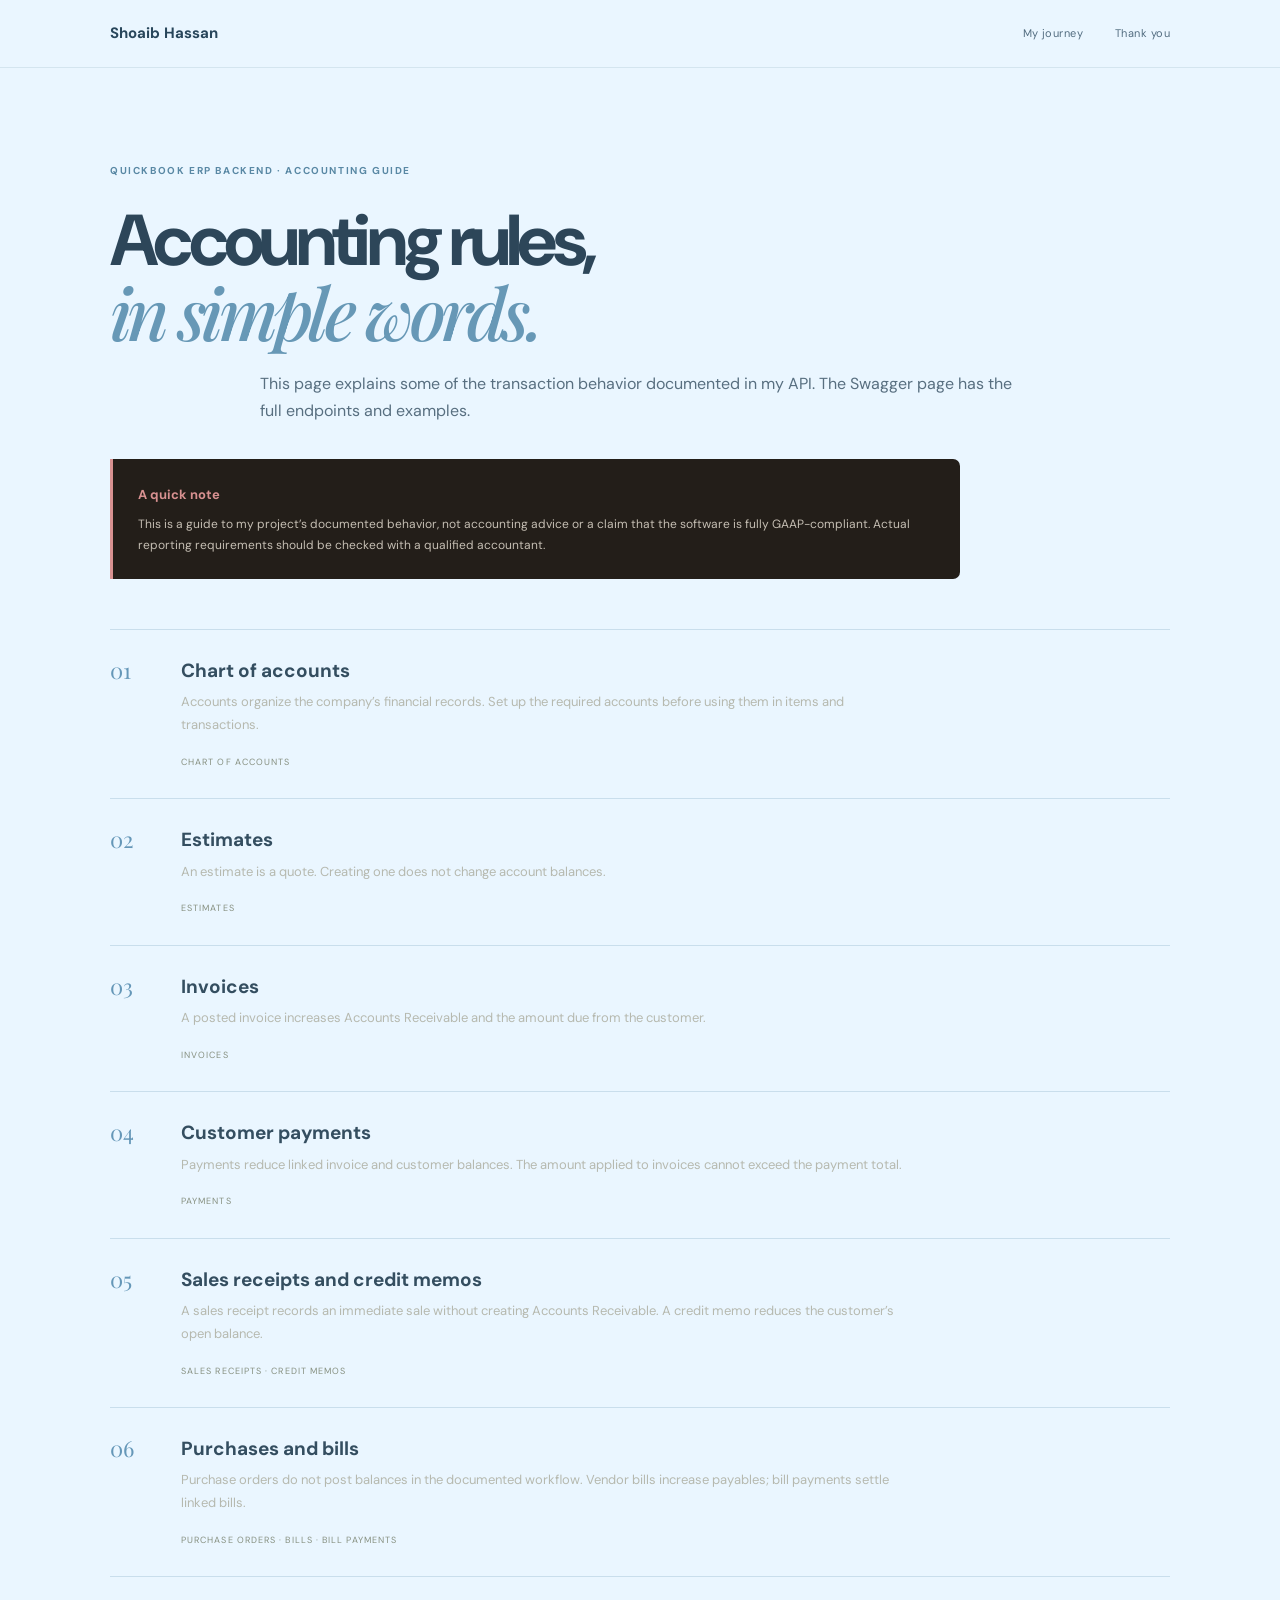
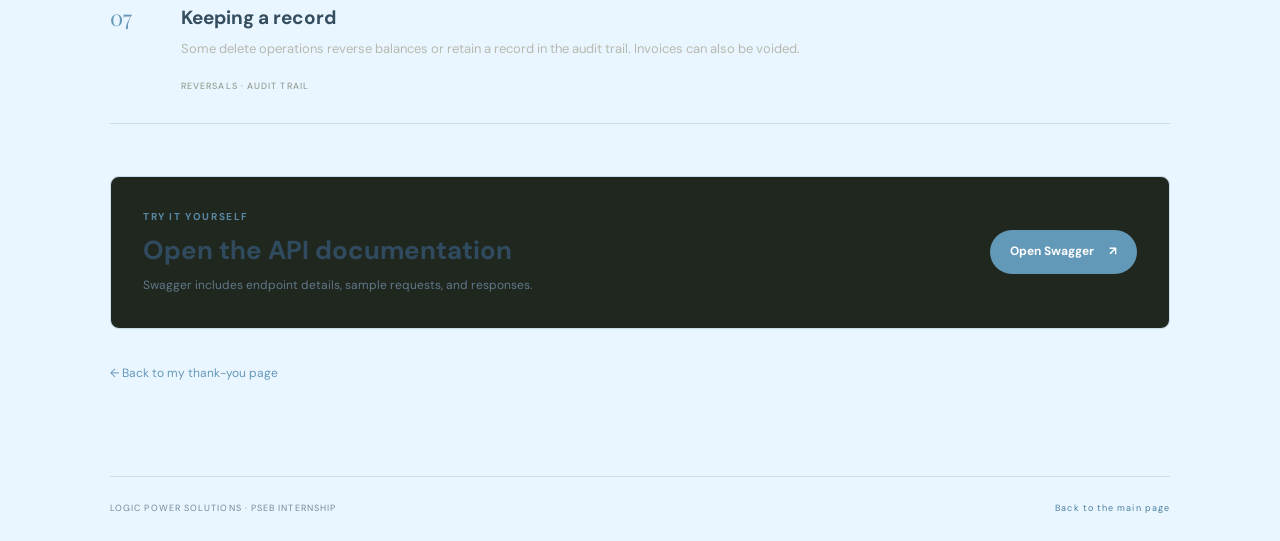
==== gaap-guide.html @ 776f9b23 "first commit" ====
<!doctype html>
<html lang="en">
<head>
  <meta charset="utf-8"><meta name="viewport" content="width=device-width, initial-scale=1"><meta name="theme-color" content="#eaf6ff">
  <meta name="description" content="A plain-language guide to the accounting behavior documented in Shoaib Hassan's QuickBook ERP API.">
  <title>Accounting Guide — QuickBook ERP API</title>
  <link rel="preconnect" href="https://fonts.googleapis.com"><link rel="preconnect" href="https://fonts.gstatic.com" crossorigin>
  <link href="https://fonts.googleapis.com/css2?family=DM+Sans:wght@400;500;600;700&family=Playfair+Display:ital,wght@0,500;0,600;1,500&display=swap" rel="stylesheet">
  <link rel="stylesheet" href="style.css"><link rel="stylesheet" href="light.css"><link rel="stylesheet" href="guide.css"><script src="script.js" defer></script>
</head>
<body><header class="topbar"><a class="wordmark" href="index.html">Shoaib Hassan</a><nav aria-label="Main navigation"><a href="index.html#journey">My journey</a><a href="index.html#thanks">Thank you</a></nav></header>
<main class="guide wrap"><p class="eyebrow">QUICKBOOK ERP BACKEND · ACCOUNTING GUIDE</p><h1>Accounting rules,<br><em>in simple words.</em></h1><p class="intro">This page explains some of the transaction behavior documented in my API. The Swagger page has the full endpoints and examples.</p>
<div class="guide-warning"><b>A quick note</b><p>This is a guide to my project’s documented behavior, not accounting advice or a claim that the software is fully GAAP-compliant. Actual reporting requirements should be checked with a qualified accountant.</p></div>
<section class="rule-list"><article class="rule reveal"><span>01</span><div><h2>Chart of accounts</h2><p>Accounts organize the company’s financial records. Set up the required accounts before using them in items and transactions.</p><small>CHART OF ACCOUNTS</small></div></article><article class="rule reveal"><span>02</span><div><h2>Estimates</h2><p>An estimate is a quote. Creating one does not change account balances.</p><small>ESTIMATES</small></div></article><article class="rule reveal"><span>03</span><div><h2>Invoices</h2><p>A posted invoice increases Accounts Receivable and the amount due from the customer.</p><small>INVOICES</small></div></article><article class="rule reveal"><span>04</span><div><h2>Customer payments</h2><p>Payments reduce linked invoice and customer balances. The amount applied to invoices cannot exceed the payment total.</p><small>PAYMENTS</small></div></article><article class="rule reveal"><span>05</span><div><h2>Sales receipts and credit memos</h2><p>A sales receipt records an immediate sale without creating Accounts Receivable. A credit memo reduces the customer’s open balance.</p><small>SALES RECEIPTS · CREDIT MEMOS</small></div></article><article class="rule reveal"><span>06</span><div><h2>Purchases and bills</h2><p>Purchase orders do not post balances in the documented workflow. Vendor bills increase payables; bill payments settle linked bills.</p><small>PURCHASE ORDERS · BILLS · BILL PAYMENTS</small></div></article><article class="rule reveal"><span>07</span><div><h2>Keeping a record</h2><p>Some delete operations reverse balances or retain a record in the audit trail. Invoices can also be voided.</p><small>REVERSALS · AUDIT TRAIL</small></div></article></section>
<section class="guide-cta"><div><p class="eyebrow">TRY IT YOURSELF</p><h2>Open the API documentation</h2><p>Swagger includes endpoint details, sample requests, and responses.</p></div><a class="button button-primary" href="https://quick-book-erp-backend.vercel.app/docs" target="_blank" rel="noopener">Open Swagger <span>↗</span></a></section>
<a class="back-link" href="index.html">← Back to my thank-you page</a></main><footer class="footer wrap"><span>LOGIC POWER SOLUTIONS · PSEB INTERNSHIP</span><a href="index.html">Back to the main page</a></footer></body></html>
---- style.css ----
:root{--bg:#101411;--panel:#171d19;--panel2:#1e2721;--ink:#f4f0e7;--muted:#aaa99d;--line:#343d35;--lime:#c5d794;--orange:#e6a978;--blue:#a8c4d5;--serif:'Playfair Display',Georgia,serif;--sans:'DM Sans',Arial,sans-serif}*{box-sizing:border-box}html{scroll-behavior:smooth;scroll-padding-top:90px}body{margin:0;background:var(--bg);color:var(--ink);font-family:var(--sans);line-height:1.65;overflow-x:hidden}.grain{position:fixed;inset:0;pointer-events:none;z-index:10;opacity:.11;background-image:url("data:image/svg+xml,%3Csvg viewBox='0 0 180 180' xmlns='http://www.w3.org/2000/svg'%3E%3Cfilter id='n'%3E%3CfeTurbulence type='fractalNoise' baseFrequency='.9' numOctaves='3' stitchTiles='stitch'/%3E%3C/filter%3E%3Crect width='100%25' height='100%25' filter='url(%23n)' opacity='.15'/%3E%3C/svg%3E")}.wrap{width:min(1120px,calc(100% - 48px));margin-inline:auto}.announcement{height:37px;background:var(--lime);color:#172019;display:flex;align-items:center;overflow:hidden;font-size:10px;font-weight:700;letter-spacing:.11em;text-transform:uppercase}.marquee{white-space:nowrap;animation:marquee 34s linear infinite}.marquee span{display:inline-block;padding-left:100%}@keyframes marquee{to{transform:translateX(-100%)}}.topbar{height:76px;padding:0 max(24px,calc((100% - 1120px)/2));display:flex;align-items:center;justify-content:space-between;border-bottom:1px solid #ffffff12}.wordmark{text-decoration:none;color:var(--ink);font-size:14px;font-weight:700;letter-spacing:.13em}.wordmark span{color:var(--lime);padding:0 7px}.topbar nav{display:flex;gap:32px}.topbar nav a,.date-tag{font-size:11px;color:var(--muted);text-decoration:none;letter-spacing:.04em}.topbar nav a:hover,.footer a:hover{color:var(--lime)}.date-tag{font-size:9px;letter-spacing:.14em}.hero{min-height:610px;position:relative;display:grid;grid-template-columns:1.12fr .88fr;align-items:center;padding-block:68px 110px}.hero-copy{position:relative;z-index:1}.eyebrow{font-size:10px;letter-spacing:.16em;color:var(--lime);font-weight:700}.pulse{display:inline-block;background:var(--lime);width:7px;height:7px;border-radius:50%;margin:0 9px 1px 0;box-shadow:0 0 15px var(--lime)}h1,h2,h3,p{margin-top:0}h1{font-size:clamp(52px,7vw,88px);line-height:.99;letter-spacing:-.065em;margin:24px 0}.hero h1 em,.section-head h2 em,.thanks h2 em{font-family:var(--serif);font-weight:500;color:var(--lime);letter-spacing:-.045em}.intro{max-width:530px;color:#c5c7bd;font-size:17px;line-height:1.8}.intro strong{color:var(--ink)}.hero-actions{display:flex;gap:12px;flex-wrap:wrap;margin-top:30px}.button{height:49px;padding:0 19px;border-radius:5px;display:inline-flex;align-items:center;gap:20px;text-decoration:none;font-size:12px;font-weight:700;transition:.2s transform,.2s background}.button:hover{transform:translateY(-3px)}.button-primary{background:var(--lime);color:#182018}.button-ghost{border:1px solid #ffffff40;color:var(--ink)}.button-ghost:hover{background:#ffffff0e}.small-note{font-size:11px;color:var(--muted);margin-top:18px}.hero-art{height:420px;position:relative;display:grid;place-items:center}.sun{width:224px;height:224px;border-radius:50%;position:absolute;background:radial-gradient(circle at 37% 30%,#ebbf8b,#bb805b 57%,#794e42);box-shadow:0 0 100px #cb946e29;animation:float 6s ease-in-out infinite}@keyframes float{50%{transform:translateY(-11px)}}.orbit{position:absolute;border:1px solid #b6c89965;border-radius:50%;transform:rotate(-24deg)}.orbit-one{width:390px;height:180px}.orbit-two{width:340px;height:265px;transform:rotate(52deg);border-color:#d6a77545}.center-note{position:relative;text-align:center;color:#25271d;display:grid;place-items:center;line-height:1}.center-note span{font-size:22px}.center-note b{font-size:66px;letter-spacing:-.08em}.center-note small{font-size:9px;letter-spacing:.17em;line-height:1.5}.orbit-label{position:absolute;font-size:9px;letter-spacing:.14em;color:#d6d5c9}.label-top{top:40px}.label-right{right:-4px;top:52%}.label-bottom{bottom:39px}.spark{position:absolute;color:var(--lime);font-size:23px}.spark-a{top:75px;left:65px}.spark-b{right:52px;bottom:83px;color:var(--orange)}.scroll-cue{position:absolute;bottom:31px;left:0;font-size:9px;color:var(--muted);letter-spacing:.17em;display:flex;align-items:center;gap:11px}.scroll-cue span{height:28px;width:1px;background:var(--lime)}.proof{display:grid;grid-template-columns:1fr 1fr;gap:16px;padding-bottom:105px}.proof-card{min-height:296px;padding:28px 30px;background:var(--panel);border:1px solid var(--line);position:relative;overflow:hidden}.proof-accent{background:#24291e}.card-index,.memory-stamp{font-size:9px;letter-spacing:.14em;color:var(--muted)}.card-icon{font-size:25px;color:var(--lime);margin-top:20px}.proof-card h2{font-size:25px;line-height:1.16;margin:8px 0 10px;letter-spacing:-.035em}.proof-card p{max-width:450px;font-size:13px;color:#b6b9af;margin-bottom:20px}.proof-card>a{color:var(--lime);text-decoration:none;font-size:11px;font-weight:700}.proof-card>a span{padding-left:8px}.section{padding-block:90px}.section-head{max-width:640px}.section-head h2,.thanks h2{font-size:clamp(38px,5vw,57px);line-height:1.08;letter-spacing:-.05em;margin:18px 0}.section-head>p:last-child{font-size:15px;color:#b6b9af;line-height:1.85}.timeline{margin-top:44px;border-top:1px solid var(--line)}.timeline-item{display:grid;grid-template-columns:64px 1fr auto;gap:22px;align-items:start;padding:23px 0;border-bottom:1px solid var(--line)}.timeline-mark{font-family:var(--serif);font-size:20px;color:var(--lime)}.timeline-item h3{font-size:19px;margin:0 0 5px}.timeline-item p{max-width:610px;color:var(--muted);font-size:13px;margin:0}.timeline-side{font-size:9px;letter-spacing:.12em;color:#7e8878;padding-top:5px}.memories{background:#171c18;border-block:1px solid #ffffff0b}.memories-layout{display:grid;grid-template-columns:.85fr 1.15fr;gap:80px;align-items:start}.memories .section-head{position:sticky;top:90px}.memory-stack{display:grid;gap:13px}.memory{min-height:194px;padding:24px 27px;position:relative;overflow:hidden;border:1px solid #ffffff21}.memory-one{background:#263327}.memory-two{background:#272821}.memory-three{background:#2c2923}.memory h3{font-family:var(--serif);font-size:28px;font-weight:500;line-height:1.1;margin:13px 0 6px;position:relative;z-index:1}.memory p{font-size:12px;color:#c1c0b5;max-width:370px;margin:0;position:relative;z-index:1}.memory-doodle{position:absolute;right:38px;top:24px;font-size:65px;opacity:.3;color:var(--lime)}.memory-number{position:absolute;right:24px;bottom:17px;font-size:11px;color:#ffffff77}.poem-section{padding-block:100px}.poem-card{position:relative;max-width:820px;margin:auto;padding:58px 65px;border:1px solid var(--line);background:linear-gradient(135deg,#1c231c,#171b18)}blockquote{font:clamp(23px,3.2vw,38px)/1.55 var(--serif);margin:28px 0 20px;color:#f1eee4}.poem-credit{font-size:11px;color:var(--muted)}.poem-flower{position:absolute;right:46px;top:42px;font-size:27px;color:var(--lime)}.thanks{padding-top:35px;padding-bottom:120px;max-width:780px}.thanks h2{font-size:clamp(43px,6vw,68px)}.thanks-copy{font-size:15px;line-height:1.9;color:#bec1b7;max-width:700px}.signature{margin-top:34px;color:var(--muted);font-family:var(--serif);font-style:italic}.signature span{font-size:24px;color:var(--ink);display:block;font-style:normal}.final-thanks{display:flex;align-items:center;gap:17px;color:var(--lime);font-size:clamp(27px,5vw,48px);letter-spacing:.13em;font-weight:700;margin-top:65px}.final-thanks span{font-size:20px}.footer{min-height:74px;border-top:1px solid var(--line);display:flex;justify-content:space-between;align-items:center;color:#899085;font-size:9px;letter-spacing:.12em}.footer a{color:var(--lime);text-decoration:none}.reveal{opacity:0;transform:translateY(18px);transition:opacity .7s ease,transform .7s ease}.reveal.visible{opacity:1;transform:none}@media(prefers-reduced-motion:reduce){*,*::before,*::after{scroll-behavior:auto!important;animation-duration:.01ms!important;animation-iteration-count:1!important;transition-duration:.01ms!important}.reveal{opacity:1;transform:none}}@media(max-width:760px){.wrap{width:min(100% - 34px,580px)}.topbar{height:65px;padding-inline:17px}.topbar nav{gap:14px}.topbar nav a{font-size:10px}.date-tag{display:none}.hero{grid-template-columns:1fr;padding-top:66px;min-height:auto;padding-bottom:81px}.hero-art{height:320px;grid-row:1;margin-bottom:12px}.hero-copy{grid-row:2}h1{font-size:clamp(52px,13vw,78px);margin-top:16px}.intro{font-size:15px}.orbit-one{width:320px;height:150px}.orbit-two{width:280px;height:220px}.sun{width:185px;height:185px}.label-right{right:0}.proof{grid-template-columns:1fr;padding-bottom:66px}.proof-card{min-height:260px}.section{padding-block:65px}.memories-layout{grid-template-columns:1fr;gap:29px}.memories .section-head{position:static}.timeline-item{grid-template-columns:38px 1fr;gap:12px}.timeline-side{grid-column:2}.poem-card{padding:42px 25px}.poem-flower{right:22px;top:23px}.footer{gap:10px;flex-wrap:wrap;padding-block:20px}.footer span:nth-child(2){display:none}}@media(max-width:420px){.topbar nav{gap:10px}.topbar nav a{font-size:9px}.wordmark{font-size:12px}.hero-actions{display:grid}.button{justify-content:space-between}.memory{padding:20px}.memory h3{font-size:24px}.memory-doodle{right:20px}.final-thanks{letter-spacing:.07em}}
---- light.css ----
:root{--bg:#eaf6ff;--panel:#fff;--panel2:#f4faff;--ink:#253746;--muted:#607789;--line:#c9deec;--lime:#6597b8;--orange:#d89191;--blue:#a8d0e9}
html{scroll-behavior:smooth}body{background:#eaf6ff;color:#253746}.wrap{width:min(1060px,calc(100% - 44px))}.announcement{height:34px;background:#cfeaff;color:#35556b;font-size:10px;letter-spacing:.035em;font-weight:600;text-transform:none}.marquee{width:100%;overflow:hidden;white-space:nowrap}.marquee span{display:inline-block;padding-left:100%;animation:marquee 68s linear infinite}.announcement:hover .marquee span{animation-play-state:paused}@keyframes marquee{to{transform:translateX(-100%)}}.topbar{height:68px;padding:0 max(22px,calc((100% - 1060px)/2));border-color:#d4e5ef}.wordmark{color:#28465b;font-size:15px;letter-spacing:0}.topbar nav a,.date-tag{color:#536d80}.topbar nav a:hover,.footer a:hover{color:#327ba5}.hero{min-height:520px;grid-template-columns:1fr;padding:67px 110px 83px;text-align:center}.hero-copy{max-width:720px;margin:auto}.hero .eyebrow,.profile-section .eyebrow{color:#5887a3;font-size:10px;letter-spacing:.12em}.pulse{background:#78a8c3;box-shadow:none}.hero h1{font-size:clamp(49px,7vw,74px);line-height:1.05;letter-spacing:-.045em;color:#263d4e;margin:20px 0}.hero h1 em,.section-head h2 em,.thanks h2 em{color:#6998b5;letter-spacing:-.025em}.intro{color:#526c7d;font-size:16px;line-height:1.7;margin-inline:auto;max-width:580px}.intro strong{color:#304c5e}.hero-actions{justify-content:center;margin-top:24px}.button{height:44px;border-radius:22px;padding-inline:20px;gap:15px;transition:background .2s}.button:hover{transform:none}.button-primary{background:#6298b8;color:white}.button-primary:hover{background:#4c86a8}.button-secondary{border:1px solid #aacbdf;background:#f7fbff;color:#35566c}.button-secondary:hover{background:#deeff9}.hero-rose{position:absolute;width:127px;height:auto;top:77px;opacity:.9}.rose-left{left:4px;transform:rotate(-12deg)}.rose-right{right:4px;transform:scaleX(-1) rotate(-12deg)}.proof{gap:18px;padding-bottom:65px}.proof-card{min-height:245px;padding:25px 27px;background:#fff;border:1px solid #d1e2ec;border-radius:10px;box-shadow:0 6px 22px #4f78900b}.proof-accent{background:#f6fbff}.card-index,.memory-stamp{color:#6b8597}.card-icon{color:#5d93b4;margin-top:15px}.proof-card h2{font-size:23px;color:#2d485a}.proof-card p{color:#5b7080;font-size:13px;line-height:1.7}.proof-card>a{color:#477f9f}.section{padding-block:75px}.eyebrow{color:#5988a4}.section-head h2,.thanks h2{font-size:clamp(35px,4.4vw,49px);color:#2e4759;letter-spacing:-.035em}.section-head>p:last-child{font-size:14px;color:#607687;line-height:1.8}.timeline{border-color:#c7dce9}.timeline-item{border-color:#c7dce9;padding:20px 0}.timeline-mark{color:#6396b5}.timeline-item h3{font-size:17px;color:#344d5e}.timeline-item p{color:#617789;font-size:13px}.memories{background:#dff0fb;border-block:1px solid #d2e6f2}.memories-layout{gap:58px}.memory-stack{gap:15px}.memory{min-height:175px;padding:22px 26px;border-radius:9px;border:1px solid #ffffffa8;color:#314b5d}.memory-birthday{background:linear-gradient(110deg,#fff5f1 0%,#fff5f1 72%,#fce6df 100%)}.memory-team{background:linear-gradient(110deg,#f4f9ff 0%,#f4f9ff 72%,#e2effa 100%)}.memory-place{background:linear-gradient(110deg,#f2faf5 0%,#f2faf5 72%,#dfefe4 100%)}.memory h3{font-family:var(--sans);font-size:21px;font-weight:600;line-height:1.3;color:#344e60}.memory p{font-size:12px;color:#607687;max-width:410px;line-height:1.7}.memory-stamp{font-size:9px}.memory-birthday:after,.memory-team:after{position:absolute;right:18px;top:20px;font-size:62px;opacity:.25;line-height:1}.memory-birthday:after{content:"🎂"}.memory-team:after{content:"👥"}.poem-section{padding-block:73px}.poem-card{max-width:760px;padding:40px 48px;border:1px solid #d0e3ef;border-radius:10px;background:#f9fcff}.poem-card blockquote{font:clamp(22px,3vw,31px)/1.6 var(--serif);color:#405e72;margin:23px 0 15px}.poem-credit{color:#728899}.thanks{max-width:780px;padding-top:40px;padding-bottom:90px}.thanks h2{font-size:clamp(38px,5.4vw,58px)}.thanks-copy{font-size:15px;line-height:1.85;color:#536c7d}.signature{color:#667f90}.signature span{color:#344f63;font-size:22px}.final-thanks{font-size:39px;letter-spacing:0;color:#5489a8;margin-top:43px}.footer{min-height:65px;border-color:#cbdfea;color:#71889a;font-size:9px}.footer a{color:#487f9f}.reveal{transform:translateY(10px);transition:opacity .5s ease,transform .5s ease}.reveal.visible{transform:none}
.profile-section{display:grid;grid-template-columns:1fr 1.1fr;gap:35px;align-items:center;padding:35px 30px;background:#f7fbff;border:1px solid #d1e2ec;border-radius:11px}.profile-copy h2{font-size:29px;margin:8px 0;color:#2e4759}.profile-copy p:last-child{color:#637a8b;font-size:13px}.profile-actions{display:grid;grid-template-columns:100px 1fr;gap:9px 13px;align-items:center}.profile-photo{grid-row:1/4;width:94px;height:94px;border-radius:50%;border:1px dashed #8db4cc;background:#e4f2fa;display:grid;place-items:center;text-align:center;color:#66869a;font-size:9px;line-height:1.4;overflow:hidden}.profile-photo img{width:100%;height:100%;object-fit:cover}.file-button{display:inline-flex;align-items:center;justify-content:center;width:max-content;min-height:36px;padding:0 15px;border-radius:20px;background:#6298b8;color:white;font-size:11px;font-weight:600;cursor:pointer}.file-button-outline{background:#f7fbff;border:1px solid #aacbdf;color:#35566c}.file-note{grid-column:2;font-size:10px;line-height:1.5;color:#71889a;margin:0}.guide{padding-top:75px;padding-bottom:80px}.guide .eyebrow{color:#5988a4}.guide h1{color:#2d4659;font-size:clamp(47px,7vw,72px)}.guide h1 em{color:#6798b6;font-family:var(--serif);font-weight:500}.guide>.intro{color:#586f80;font-size:16px}.guide-warning{background:#fff7ef;border-left-color:#d5a083;border-radius:0 7px 7px 0}.guide-warning b{color:#986745}.guide-warning p{color:#665e56}.rule-list{border-color:#ccdeea}.rule{border-color:#ccdeea}.rule>span{color:#6293b1}.rule h2{color:#344e60}.rule p{color:#5c7282;line-height:1.75}.rule small{color:#7690a0}.guide-cta{background:#f5faff;border-color:#cfdfeb;border-radius:9px}.guide-cta h2{color:#304b5f}.guide-cta p:last-child{color:#61798a}.back-link{color:#477f9f}@media(max-width:760px){.wrap{width:min(100% - 34px,580px)}.hero{padding:57px 5px 62px;min-height:470px}.hero-rose{width:80px;top:12px;opacity:.62}.rose-left{left:-13px}.rose-right{right:-13px}.hero-copy{padding-top:48px}.proof{padding-bottom:45px}.section{padding-block:55px}.memories-layout{gap:24px}.profile-section{grid-template-columns:1fr;padding:24px}.profile-actions{max-width:380px}.guide{padding-top:57px}}@media(max-width:460px){.announcement{font-size:9px}.marquee span{animation-duration:78s}.topbar{padding-inline:17px}.topbar nav{gap:11px}.topbar nav a{font-size:9px}.hero h1{font-size:51px}.hero-rose{width:63px}.hero-copy{padding-top:42px}.hero-actions{display:grid;max-width:275px;margin:22px auto 0}.button{justify-content:center}.profile-actions{grid-template-columns:78px 1fr;gap:9px}.profile-photo{width:72px;height:72px}.poem-card{padding:31px 23px}.memory-birthday:after,.memory-team:after{right:12px;font-size:46px}}
---- guide.css ----
.guide{padding-top:95px;padding-bottom:90px}.guide h1{margin:25px 0 18px}.guide>.intro{max-width:760px}.guide-warning{max-width:850px;padding:22px 25px;border-left:3px solid var(--orange);background:#231e19;margin:35px 0 50px}.guide-warning b{font-size:13px;color:var(--orange)}.guide-warning p{font-size:12px;color:#c5beb3;line-height:1.8;margin:6px 0 0}.rule-list{border-top:1px solid var(--line)}.rule{display:grid;grid-template-columns:55px 1fr;gap:16px;padding:25px 0;border-bottom:1px solid var(--line)}.rule>span{font:22px var(--serif);color:var(--lime)}.rule h2{font-size:19px;margin:0 0 5px}.rule p{font-size:13px;color:#b6b9af;max-width:740px;margin:0 0 10px}.rule small{font-size:9px;letter-spacing:.12em;color:#879080}.guide-cta{display:flex;justify-content:space-between;align-items:center;gap:24px;background:#20271f;border:1px solid var(--line);padding:32px;margin-top:52px}.guide-cta h2{font-size:26px;line-height:1.2;margin:10px 0}.guide-cta p:last-child{font-size:12px;color:var(--muted);max-width:460px;margin:0}.back-link{display:inline-block;margin-top:35px;text-decoration:none;color:var(--lime);font-size:12px}@media(max-width:640px){.guide{padding-top:65px}.rule{grid-template-columns:35px 1fr;gap:10px}.guide-cta{align-items:flex-start;flex-direction:column;padding:24px}}
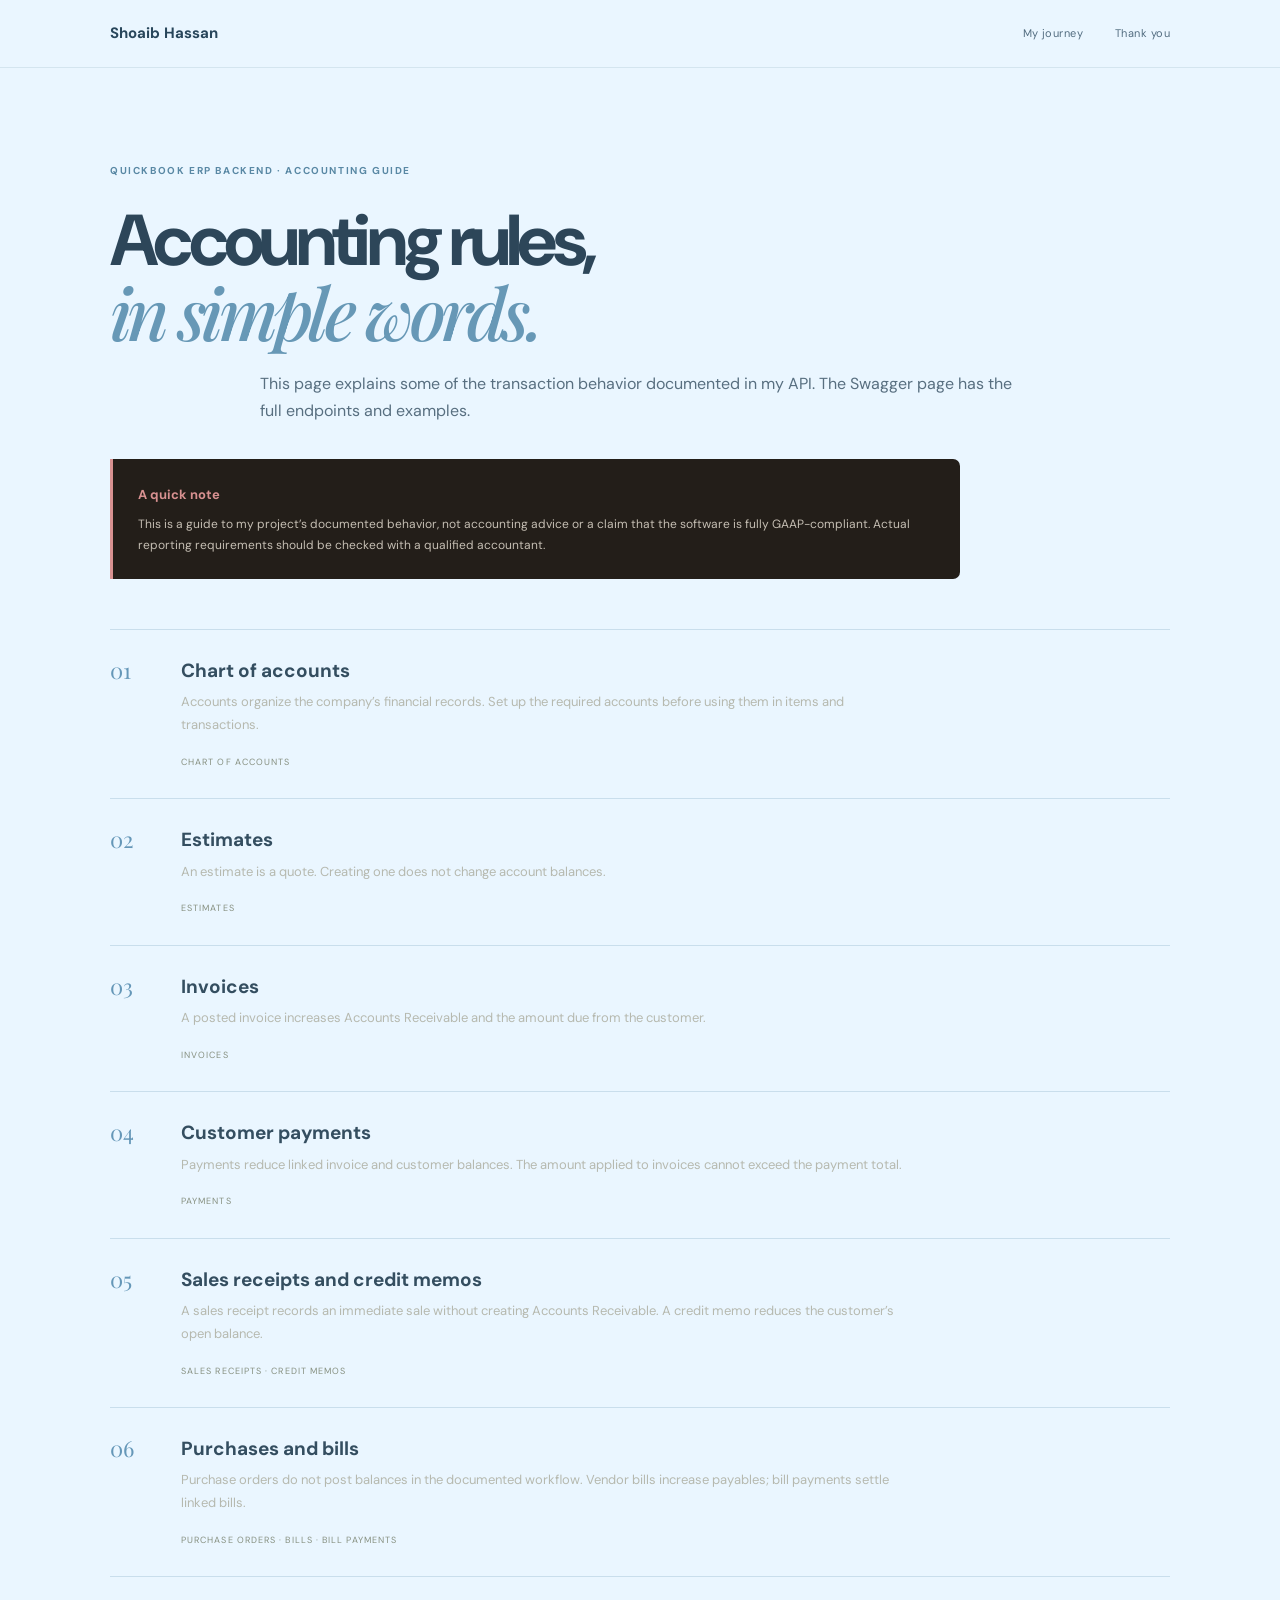
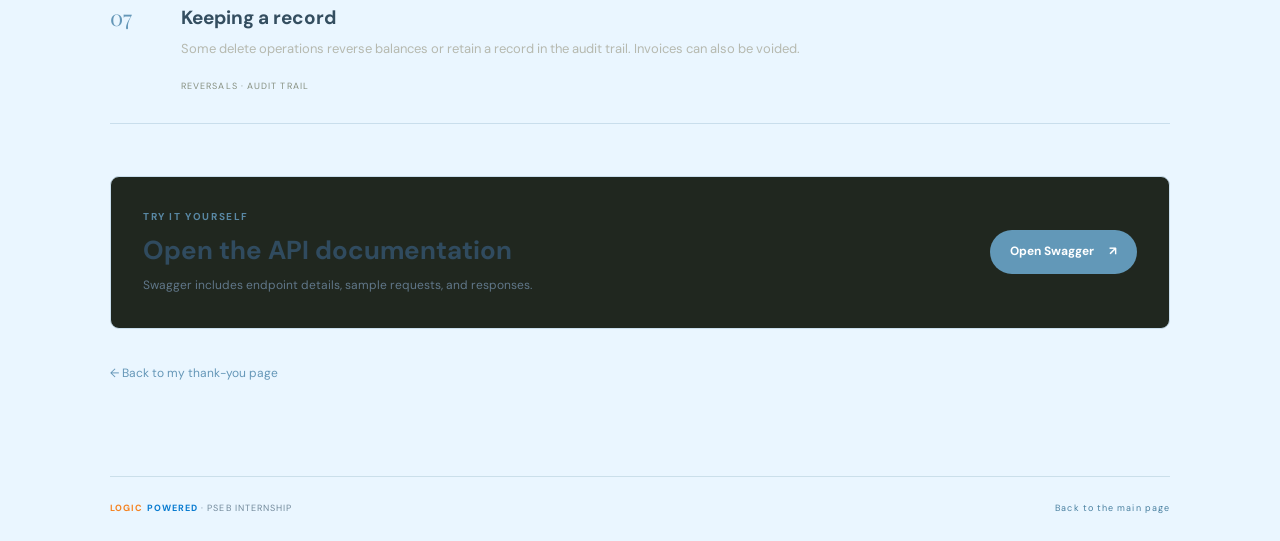
==== commit a43368e3: "Apply Logic Powered brand colors and spelling" ====
--- a/gaap-guide.html
+++ b/gaap-guide.html
@@ -13,4 +13,4 @@
 <div class="guide-warning"><b>A quick note</b><p>This is a guide to my project’s documented behavior, not accounting advice or a claim that the software is fully GAAP-compliant. Actual reporting requirements should be checked with a qualified accountant.</p></div>
 <section class="rule-list"><article class="rule reveal"><span>01</span><div><h2>Chart of accounts</h2><p>Accounts organize the company’s financial records. Set up the required accounts before using them in items and transactions.</p><small>CHART OF ACCOUNTS</small></div></article><article class="rule reveal"><span>02</span><div><h2>Estimates</h2><p>An estimate is a quote. Creating one does not change account balances.</p><small>ESTIMATES</small></div></article><article class="rule reveal"><span>03</span><div><h2>Invoices</h2><p>A posted invoice increases Accounts Receivable and the amount due from the customer.</p><small>INVOICES</small></div></article><article class="rule reveal"><span>04</span><div><h2>Customer payments</h2><p>Payments reduce linked invoice and customer balances. The amount applied to invoices cannot exceed the payment total.</p><small>PAYMENTS</small></div></article><article class="rule reveal"><span>05</span><div><h2>Sales receipts and credit memos</h2><p>A sales receipt records an immediate sale without creating Accounts Receivable. A credit memo reduces the customer’s open balance.</p><small>SALES RECEIPTS · CREDIT MEMOS</small></div></article><article class="rule reveal"><span>06</span><div><h2>Purchases and bills</h2><p>Purchase orders do not post balances in the documented workflow. Vendor bills increase payables; bill payments settle linked bills.</p><small>PURCHASE ORDERS · BILLS · BILL PAYMENTS</small></div></article><article class="rule reveal"><span>07</span><div><h2>Keeping a record</h2><p>Some delete operations reverse balances or retain a record in the audit trail. Invoices can also be voided.</p><small>REVERSALS · AUDIT TRAIL</small></div></article></section>
 <section class="guide-cta"><div><p class="eyebrow">TRY IT YOURSELF</p><h2>Open the API documentation</h2><p>Swagger includes endpoint details, sample requests, and responses.</p></div><a class="button button-primary" href="https://quick-book-erp-backend.vercel.app/docs" target="_blank" rel="noopener">Open Swagger <span>↗</span></a></section>
-<a class="back-link" href="index.html">← Back to my thank-you page</a></main><footer class="footer wrap"><span>LOGIC POWER SOLUTIONS · PSEB INTERNSHIP</span><a href="index.html">Back to the main page</a></footer></body></html>
+<a class="back-link" href="index.html">← Back to my thank-you page</a></main><footer class="footer wrap"><span><span class="brand-name"><span class="brand-logic">LOGIC</span> <span class="brand-powered">POWERED</span></span> · PSEB INTERNSHIP</span><a href="index.html">Back to the main page</a></footer></body></html>
--- a/light.css
+++ b/light.css
@@ -1,3 +1,13 @@
 :root{--bg:#eaf6ff;--panel:#fff;--panel2:#f4faff;--ink:#253746;--muted:#607789;--line:#c9deec;--lime:#6597b8;--orange:#d89191;--blue:#a8d0e9}
 html{scroll-behavior:smooth}body{background:#eaf6ff;color:#253746}.wrap{width:min(1060px,calc(100% - 44px))}.announcement{height:34px;background:#cfeaff;color:#35556b;font-size:10px;letter-spacing:.035em;font-weight:600;text-transform:none}.marquee{width:100%;overflow:hidden;white-space:nowrap}.marquee span{display:inline-block;padding-left:100%;animation:marquee 68s linear infinite}.announcement:hover .marquee span{animation-play-state:paused}@keyframes marquee{to{transform:translateX(-100%)}}.topbar{height:68px;padding:0 max(22px,calc((100% - 1060px)/2));border-color:#d4e5ef}.wordmark{color:#28465b;font-size:15px;letter-spacing:0}.topbar nav a,.date-tag{color:#536d80}.topbar nav a:hover,.footer a:hover{color:#327ba5}.hero{min-height:520px;grid-template-columns:1fr;padding:67px 110px 83px;text-align:center}.hero-copy{max-width:720px;margin:auto}.hero .eyebrow,.profile-section .eyebrow{color:#5887a3;font-size:10px;letter-spacing:.12em}.pulse{background:#78a8c3;box-shadow:none}.hero h1{font-size:clamp(49px,7vw,74px);line-height:1.05;letter-spacing:-.045em;color:#263d4e;margin:20px 0}.hero h1 em,.section-head h2 em,.thanks h2 em{color:#6998b5;letter-spacing:-.025em}.intro{color:#526c7d;font-size:16px;line-height:1.7;margin-inline:auto;max-width:580px}.intro strong{color:#304c5e}.hero-actions{justify-content:center;margin-top:24px}.button{height:44px;border-radius:22px;padding-inline:20px;gap:15px;transition:background .2s}.button:hover{transform:none}.button-primary{background:#6298b8;color:white}.button-primary:hover{background:#4c86a8}.button-secondary{border:1px solid #aacbdf;background:#f7fbff;color:#35566c}.button-secondary:hover{background:#deeff9}.hero-rose{position:absolute;width:127px;height:auto;top:77px;opacity:.9}.rose-left{left:4px;transform:rotate(-12deg)}.rose-right{right:4px;transform:scaleX(-1) rotate(-12deg)}.proof{gap:18px;padding-bottom:65px}.proof-card{min-height:245px;padding:25px 27px;background:#fff;border:1px solid #d1e2ec;border-radius:10px;box-shadow:0 6px 22px #4f78900b}.proof-accent{background:#f6fbff}.card-index,.memory-stamp{color:#6b8597}.card-icon{color:#5d93b4;margin-top:15px}.proof-card h2{font-size:23px;color:#2d485a}.proof-card p{color:#5b7080;font-size:13px;line-height:1.7}.proof-card>a{color:#477f9f}.section{padding-block:75px}.eyebrow{color:#5988a4}.section-head h2,.thanks h2{font-size:clamp(35px,4.4vw,49px);color:#2e4759;letter-spacing:-.035em}.section-head>p:last-child{font-size:14px;color:#607687;line-height:1.8}.timeline{border-color:#c7dce9}.timeline-item{border-color:#c7dce9;padding:20px 0}.timeline-mark{color:#6396b5}.timeline-item h3{font-size:17px;color:#344d5e}.timeline-item p{color:#617789;font-size:13px}.memories{background:#dff0fb;border-block:1px solid #d2e6f2}.memories-layout{gap:58px}.memory-stack{gap:15px}.memory{min-height:175px;padding:22px 26px;border-radius:9px;border:1px solid #ffffffa8;color:#314b5d}.memory-birthday{background:linear-gradient(110deg,#fff5f1 0%,#fff5f1 72%,#fce6df 100%)}.memory-team{background:linear-gradient(110deg,#f4f9ff 0%,#f4f9ff 72%,#e2effa 100%)}.memory-place{background:linear-gradient(110deg,#f2faf5 0%,#f2faf5 72%,#dfefe4 100%)}.memory h3{font-family:var(--sans);font-size:21px;font-weight:600;line-height:1.3;color:#344e60}.memory p{font-size:12px;color:#607687;max-width:410px;line-height:1.7}.memory-stamp{font-size:9px}.memory-birthday:after,.memory-team:after{position:absolute;right:18px;top:20px;font-size:62px;opacity:.25;line-height:1}.memory-birthday:after{content:"🎂"}.memory-team:after{content:"👥"}.poem-section{padding-block:73px}.poem-card{max-width:760px;padding:40px 48px;border:1px solid #d0e3ef;border-radius:10px;background:#f9fcff}.poem-card blockquote{font:clamp(22px,3vw,31px)/1.6 var(--serif);color:#405e72;margin:23px 0 15px}.poem-credit{color:#728899}.thanks{max-width:780px;padding-top:40px;padding-bottom:90px}.thanks h2{font-size:clamp(38px,5.4vw,58px)}.thanks-copy{font-size:15px;line-height:1.85;color:#536c7d}.signature{color:#667f90}.signature span{color:#344f63;font-size:22px}.final-thanks{font-size:39px;letter-spacing:0;color:#5489a8;margin-top:43px}.footer{min-height:65px;border-color:#cbdfea;color:#71889a;font-size:9px}.footer a{color:#487f9f}.reveal{transform:translateY(10px);transition:opacity .5s ease,transform .5s ease}.reveal.visible{transform:none}
 .profile-section{display:grid;grid-template-columns:1fr 1.1fr;gap:35px;align-items:center;padding:35px 30px;background:#f7fbff;border:1px solid #d1e2ec;border-radius:11px}.profile-copy h2{font-size:29px;margin:8px 0;color:#2e4759}.profile-copy p:last-child{color:#637a8b;font-size:13px}.profile-actions{display:grid;grid-template-columns:100px 1fr;gap:9px 13px;align-items:center}.profile-photo{grid-row:1/4;width:94px;height:94px;border-radius:50%;border:1px dashed #8db4cc;background:#e4f2fa;display:grid;place-items:center;text-align:center;color:#66869a;font-size:9px;line-height:1.4;overflow:hidden}.profile-photo img{width:100%;height:100%;object-fit:cover}.file-button{display:inline-flex;align-items:center;justify-content:center;width:max-content;min-height:36px;padding:0 15px;border-radius:20px;background:#6298b8;color:white;font-size:11px;font-weight:600;cursor:pointer}.file-button-outline{background:#f7fbff;border:1px solid #aacbdf;color:#35566c}.file-note{grid-column:2;font-size:10px;line-height:1.5;color:#71889a;margin:0}.guide{padding-top:75px;padding-bottom:80px}.guide .eyebrow{color:#5988a4}.guide h1{color:#2d4659;font-size:clamp(47px,7vw,72px)}.guide h1 em{color:#6798b6;font-family:var(--serif);font-weight:500}.guide>.intro{color:#586f80;font-size:16px}.guide-warning{background:#fff7ef;border-left-color:#d5a083;border-radius:0 7px 7px 0}.guide-warning b{color:#986745}.guide-warning p{color:#665e56}.rule-list{border-color:#ccdeea}.rule{border-color:#ccdeea}.rule>span{color:#6293b1}.rule h2{color:#344e60}.rule p{color:#5c7282;line-height:1.75}.rule small{color:#7690a0}.guide-cta{background:#f5faff;border-color:#cfdfeb;border-radius:9px}.guide-cta h2{color:#304b5f}.guide-cta p:last-child{color:#61798a}.back-link{color:#477f9f}@media(max-width:760px){.wrap{width:min(100% - 34px,580px)}.hero{padding:57px 5px 62px;min-height:470px}.hero-rose{width:80px;top:12px;opacity:.62}.rose-left{left:-13px}.rose-right{right:-13px}.hero-copy{padding-top:48px}.proof{padding-bottom:45px}.section{padding-block:55px}.memories-layout{gap:24px}.profile-section{grid-template-columns:1fr;padding:24px}.profile-actions{max-width:380px}.guide{padding-top:57px}}@media(max-width:460px){.announcement{font-size:9px}.marquee span{animation-duration:78s}.topbar{padding-inline:17px}.topbar nav{gap:11px}.topbar nav a{font-size:9px}.hero h1{font-size:51px}.hero-rose{width:63px}.hero-copy{padding-top:42px}.hero-actions{display:grid;max-width:275px;margin:22px auto 0}.button{justify-content:center}.profile-actions{grid-template-columns:78px 1fr;gap:9px}.profile-photo{width:72px;height:72px}.poem-card{padding:31px 23px}.memory-birthday:after,.memory-team:after{right:12px;font-size:46px}}
+
+.memory-video{background:linear-gradient(110deg,#f7fbff 0%,#f7fbff 72%,#e4f1f9 100%)}.memory-video-player{display:block;width:100%;max-height:360px;margin-top:14px;border-radius:7px;background:#d7e8f2;object-fit:contain}.memory-video h3{margin-bottom:10px}@media(max-width:460px){.memory-video{padding:18px}.memory-video-player{max-height:240px}}
+
+.memory-video-frame{aspect-ratio:16/9;width:100%;margin-top:14px;padding:7px;border:1px solid #bed7e7;border-radius:12px;background:linear-gradient(145deg,#ffffff,#dcecf6);box-shadow:0 10px 24px #456d841c;overflow:hidden}.memory-video-player{display:block;width:100%;height:100%;max-height:none;margin:0;border-radius:7px;background:#172633;object-fit:contain}.memory-video-frame:focus-within{outline:3px solid #8ebbd5;outline-offset:3px}@media(max-width:460px){.memory-video-frame{padding:5px;border-radius:10px}}
+
+.memory-video-frame{position:relative;overflow:visible}.memory-video-frame::before,.memory-video-frame::after{content:'';position:absolute;z-index:2;width:46px;height:42px;pointer-events:none;background:url('rose.svg') center top/46px 82px no-repeat;filter:drop-shadow(0 3px 4px #456d8433);clip-path:inset(0 0 23% 0)}.memory-video-frame::before{top:-13px;left:-13px;transform:rotate(-24deg)}.memory-video-frame::after{right:-13px;bottom:-13px;transform:rotate(156deg)}@media(max-width:460px){.memory-video-frame::before,.memory-video-frame::after{width:38px;height:36px;background-size:38px 68px}.memory-video-frame::before{top:-11px;left:-10px}.memory-video-frame::after{right:-10px;bottom:-11px}}
+
+.proof{display:block}.office-work-panel{width:100%;min-width:0;margin:0;padding:18px 24px 24px;border:1px solid #bdd7e8;border-radius:15px;background:linear-gradient(145deg,#f8fcff,#e8f4fc);box-shadow:0 12px 32px #42698312}.office-work-panel legend{padding:0 13px;color:#5988a4;font-size:11px;font-weight:700;letter-spacing:.15em}.proof-grid{display:grid;grid-template-columns:1fr 1fr;gap:18px}.proof-grid .proof-card{height:100%;border-radius:11px}@media(max-width:760px){.office-work-panel{padding:15px 14px 16px}.proof-grid{grid-template-columns:1fr;gap:13px}}
+
+.brand-name{font-weight:700;white-space:nowrap}.brand-logic{color:#f58220}.brand-powered{color:#087bd0}
